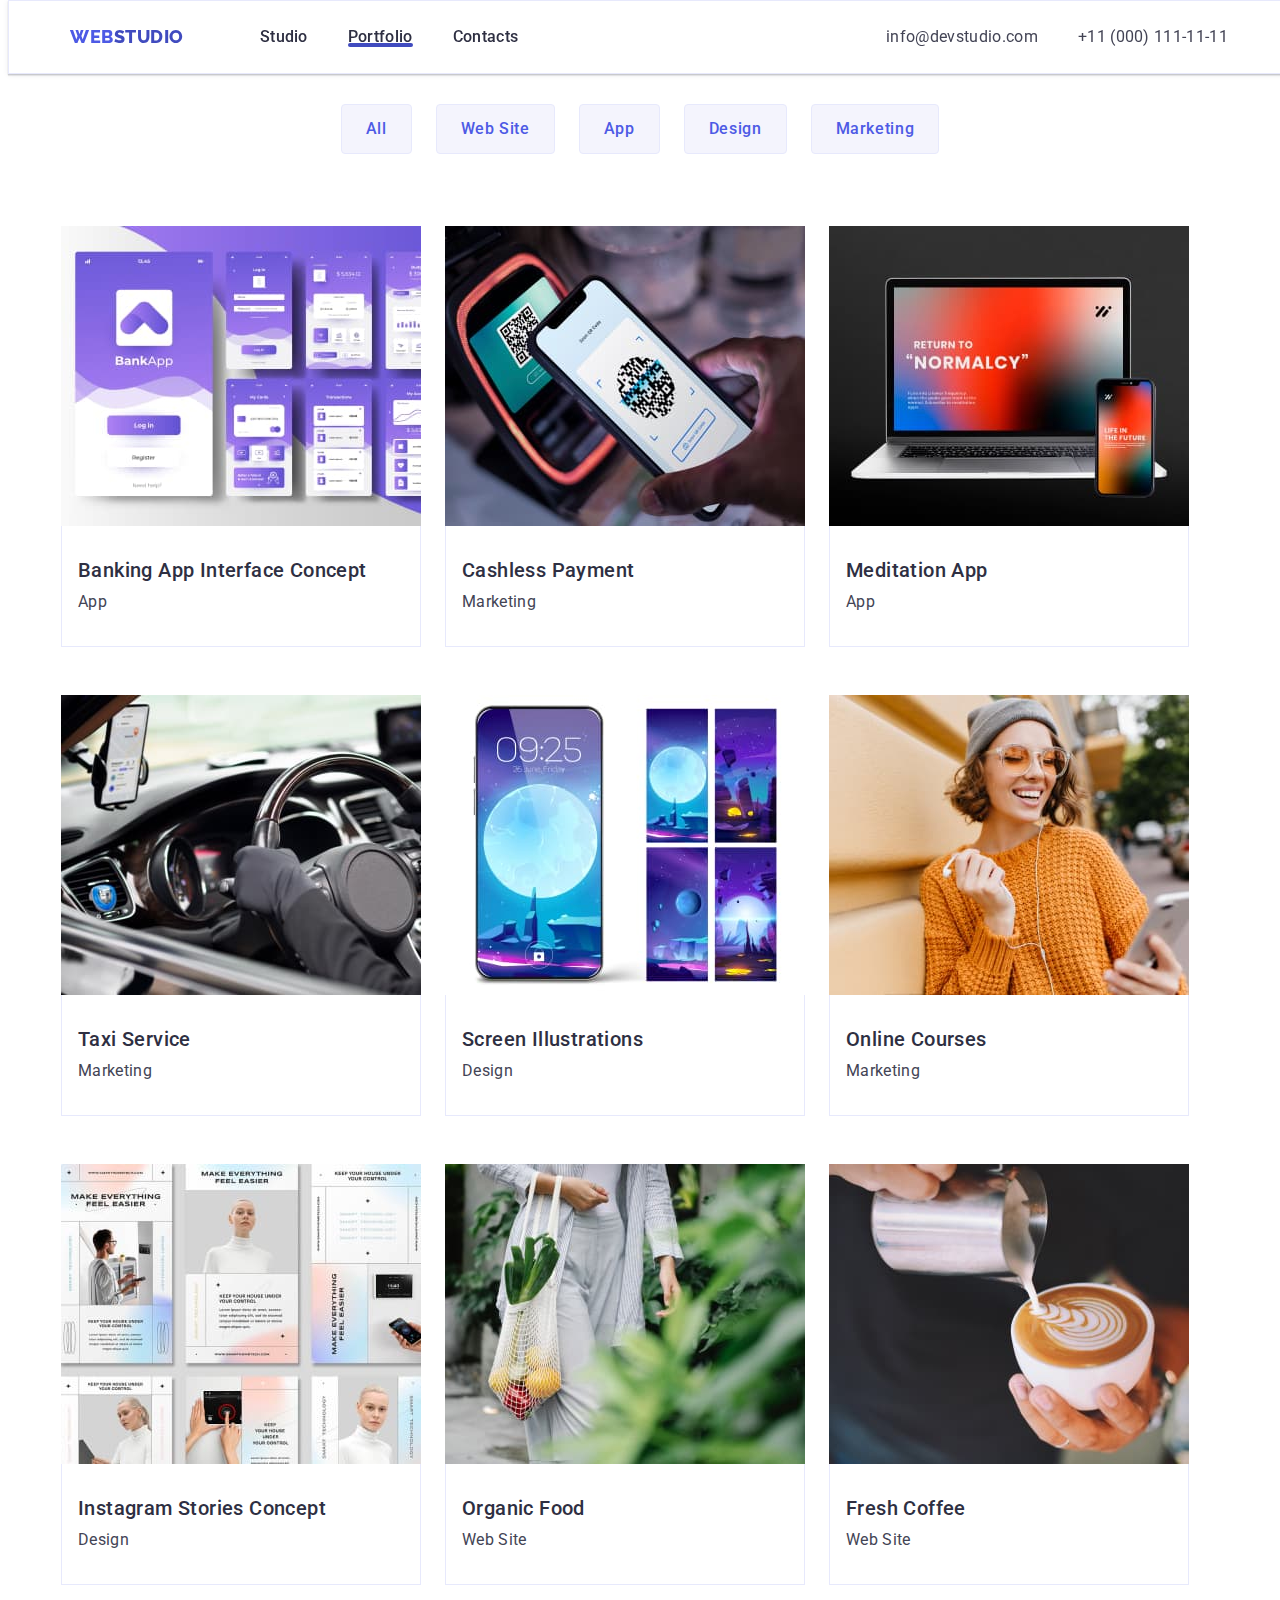
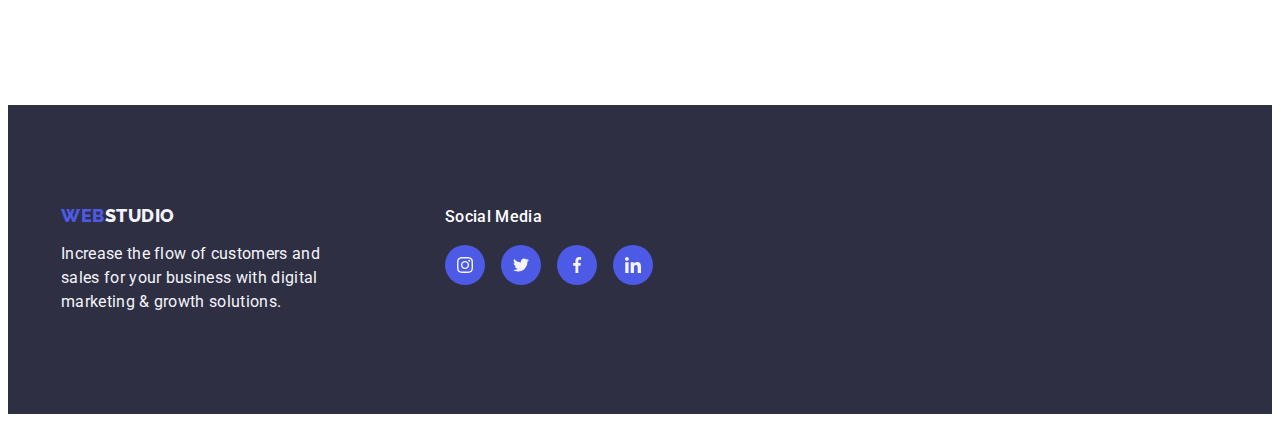
==== portfolio.html @ 9db5f8da "commit" ====
<!DOCTYPE html>
<html lang="en">
<head>
    <meta charset="UTF-8">
    <meta http-equiv="X-UA-Compatible" content="IE=edge">
    <meta name="viewport" content="width=device-width, initial-scale=1.0">
    <title>Document</title>
    <link rel="preconnect" href="https://fonts.googleapis.com">
<link rel="preconnect" href="https://fonts.gstatic.com" crossorigin>
    <link href="https://fonts.googleapis.com/css2?family=Raleway:wght@800&family=Roboto+Serif:wght@600&family=Roboto:wght@400;500;700&display=swap" rel="stylesheet"/>
    <link rel="stylesheet" href="https://cdnjs.cloudflare.com/ajax/libs/modern-normalize/1.1.0/modern-normalize.min.css" integrity="sha512-wpPYUAdjBVSE4KJnH1VR1HeZfpl1ub8YT/NKx4PuQ5NmX2tKuGu6U/JRp5y+Y8XG2tV+wKQpNHVUX03MfMFn9Q==" crossorigin="anonymous" referrerpolicy="no-referrer" />
    <link rel="stylesheet" href="./css/styles.css"/>
</head>
<body>
  <!-- Шапка -->
      <header class="header" data-header>
        <div class="container container-header">
        <nav class="navigation-list">
         <a href="./index.html" class="main-logo link" >Web<span class="main-logo-studio link">Studio</span></a>
           <ul class="header-list list">
         <li class="navigation"><a class="header-link link" href="./index.html">Studio</a></li>
         <li class="navigation"><a class="header-link link active" href="./portfolio.html">Portfolio</a></li>
         <li class="navigation"><a class="header-link link" href="">Contacts</a></li>
        </ul>
        </nav>
        <address class="adress">
       <ul class="info list" >
       <li class="mail .contacts"><a href="mailto:info@devstudio.com" class="mail-link link">info@devstudio.com</a></li>
       <li class="tel .contacts"><a href="tel:+110001111111" class="mail-link link">+11 (000) 111-11-11 </a></li>
    </ul>
    </address>
</div>
     </header>
    <!-- Головний контент,секція1,наші переваги -->
        <main> 
          <section class="advantages">
          <div class="container container-advantages">
              <h1 hidden="" class="advantages-title">Our advantages</h1>
              <ul class="advantages-list list">
        <li><button type="button" class="btn">All</button></li>
        <li><button type="button" class="btn">Web Site</button></li>
        <li><button type="button" class="btn">App</button></li>
        <li><button type="button" class="btn">Design</button></li>
        <li><button type="button" class="btn">Marketing</button></li>
              </ul> 
    <!-- <!-List, inside of section --> 
              <ul class="possibilities-list list">
                <li class="possibilities-item link" >
                       <a href="" class="possibilities-item-link link"></a>
                       <div class="possibilities-thumb">
                       <img src="./images/bankapp.jpg" alt="bank application" width="360">
                        <p class="overlay-text">
                          14 Stylish and User-Friendly App Design Concepts · Task Manager App · Calorie Tracker App · Exotic Fruit Ecommerce App · Cloud Storage App
                        </p>
                       </div>
                    <div class="possibilities-text-container">
                        <h2 class="possibilities-item-name">Banking App Interface Concept</h2>
                        <p class="possibilities-item-text">App</p>
                    </div >
                </li>
                <li class="possibilities-item link">
                      <a href="" class="possibilities-item-link link"> </a>
                      <div class="possibilities-thumb">
                      <img src="./images/contactless.jpg" alt="contactless payment" width="360">
                        <p class="overlay-text">14 Stylish and User-Friendly App Design Concepts · Task Manager App · Calorie Tracker App · Exotic Fruit Ecommerce App · Cloud Storage App</p>
                     
                      </div>
                      <div class="possibilities-text-container">
                          <h2 class="possibilities-item-name">Cashless Payment</h2>
                              <p class="possibilities-item-text">Marketing</p>
                      </div >
                </li>
                <li class="possibilities-item link">
                      <a href="" class="possibilities-item-link link"></a>
                      <div class="possibilities-thumb">
                      <img src="./images/maditationapp.jpg" alt="meditation app" width="360">
                      
                        <p class="overlay-text">14 Stylish and User-Friendly App Design Concepts · Task Manager App · Calorie Tracker App · Exotic Fruit Ecommerce App · Cloud Storage App</p>
                      
                    </div>
                    <div class="possibilities-text-container">
                        <h2 class="possibilities-item-name">Meditation App</h2>
                            <p class="possibilities-item-text">App</p>
                    </div >
                    
                </li>
                <li class="possibilities-item link">
                      <a href="" class="possibilities-item-link link"></a>
                      <div class="possibilities-thumb">
                      <img src="./images/taxiservice.jpg" alt="taxi service" width="360">
                      
                        <p class="overlay-text">14 Stylish and User-Friendly App Design Concepts · Task Manager App · Calorie Tracker App · Exotic Fruit Ecommerce App · Cloud Storage App</p>
                      
                    </div>
                    <div class="possibilities-text-container">
                        <h2 class="possibilities-item-name">Taxi Service</h2>
                            <p class="possibilities-item-text">Marketing</p>
                    </div >
                    
                </li>
                <li class="possibilities-item link">
                   <div class="possibilities-thumb">
                      <a href="" class="possibilities-item-link link"></a>
                      <img src="./images/screenil.jpg" alt="screen illustratuin" width="360">
                      
                        <p class="overlay-text">14 Stylish and User-Friendly App Design Concepts · Task Manager App · Calorie Tracker App · Exotic Fruit Ecommerce App · Cloud Storage App</p>
                      
                   </div>
                    <div class="possibilities-text-container">
                        <h2 class="possibilities-item-name">Screen Illustrations</h2>
                            <p class="possibilities-item-text">Design</p>
                    </div >
                    
                </li>
                <li class="possibilities-item link">
                    
                      <a href="" class="possibilities-item-link link"></a>
                      <div class="possibilities-thumb">
                      <img src="./images/onlinecoures.jpg" alt="online education" width="360">
                      
                        <p class="overlay-text">14 Stylish and User-Friendly App Design Concepts · Task Manager App · Calorie Tracker App · Exotic Fruit Ecommerce App · Cloud Storage App</p>
                      
                    </div>
                    <div class="possibilities-text-container">
                        <h2 class="possibilities-item-name">Online Courses</h2>
                            <p class="possibilities-item-text">Marketing</p>
                    </div >
                    
                </li>
                <li class="possibilities-item link">
                    
                      <a href="" class="possibilities-item-link link"></a>
                      <div class="possibilities-thumb">
                      <img src="./images/igstories.jpg" alt="instagram stories" width="360">
                      
                        <p class="overlay-text">14 Stylish and User-Friendly App Design Concepts · Task Manager App · Calorie Tracker App · Exotic Fruit Ecommerce App · Cloud Storage App</p>
                      
                    </div>
                    <div class="possibilities-text-container">
                        <h2 class="possibilities-item-name">Instagram Stories Concept</h2>
                            <p class="possibilities-item-text">Design</p>
                    </div >
                    
                </li>
                <li class="possibilities-item link">
                      <a href="" class="possibilities-item-link link"></a>
                      <div class="possibilities-thumb">
                      <img src="./images/organicfood.jpg" alt="organic food" width="360">
                      
                        <p class="overlay-text">14 Stylish and User-Friendly App Design Concepts · Task Manager App · Calorie Tracker App · Exotic Fruit Ecommerce App · Cloud Storage App</p>
                      
                    </div>
                    <div class="possibilities-text-container">
                        <h2 class="possibilities-item-name">Organic Food</h2>
                            <p class="possibilities-item-text">Web Site</p>
                    </div >
                    
                </li>
                <li class="possibilities-item link">
                    
                      <a href="" class="possibilities-item-link link"></a>
                      <div class="possibilities-thumb">
                      <img src="./images/coffee.jpg" alt="coffee" width="360">
                      
                        <p class="overlay-text">14 Stylish and User-Friendly App Design Concepts · Task Manager App · Calorie Tracker App · Exotic Fruit Ecommerce App · Cloud Storage App</p>
                      
                    </div>
                    <div class="possibilities-text-container">
                        <h2 class="possibilities-item-name">Fresh Coffee</h2>
                            <p class="possibilities-item-text">Web Site</p>
                    </div >
                    
                </li>
              </ul>
            </div>
        </section>
    </main>
    <!-- Footer -->
    <footer class="footer"> 
        <div class="container container-footer">
            <div class="footer-logo">
                <a href="./index.html" class="main-logo link" >Web<span class="main-logo-studio-footer link">Studio</span></a>
                  <p class="footer-text .text">Increase the flow of customers and sales for your business with digital marketing & growth solutions.</p>
              </div>
              <div class="footer-socialmedia">
          <h3 class="socialmedia-title">Social Media</h3>
          <ul class="socialmedia-list list">
            <li class="team-soc-item"><a href="" class="team-soc-link different link">
              <svg width="16" height="16">
                <use href="./images/icons.svg#icon-ig-ik"></use>
              </svg>
            </a></li>
            <li class="team-soc-item"><a href="" class="team-soc-link different link">
              <svg width="16" height="16">
                <use href="./images/icons.svg#icon-twitter"></use>
              </svg>
            </a></li>
            <li class="team-soc-item"><a href="" class="team-soc-link different link">
          <svg width="16" height="16">
            <use href="./images/icons.svg#icon-facebook"></use>
          </svg>
            </a></li>
            <li class="team-soc-item"><a href="" class="team-soc-link different link">
              <svg width="16" height="16">
                <use href="./images/icons.svg#icon-linkedin"></use>
              </svg>
            </a></li>
          </ul>
              </div>
                </div >
      </footer>
      <!--      SCRIPT                -->
      <script src="./js/header.js"></script>
      <script src="./js/modal.js"></script>

</body>
</html>
---- css/styles.css ----
:root {
    /*        COLOR               */
    --main-title-color: #ffffff; 
    --second-title-color: #2E2F42;
    --third-title-color: #434455 ;
    --forth-title-color: #f4f4fd;
    --fifth-color: #8e8f99;
    --sixth-color: #4D5AE5;
    --seventh-color: #404bbf;
    
    /*         ANIMATION        */
    --anim-f: 200ms ease-in;
    --anim-s: 800ms ease;


}

/* .post:nth-child(1) {
    /* box-shadow: 0 10px 10px -5px rgba(0, 0, 0, 0.3); */
  
p, h1, h2, h3, h4, h5, h6 {
    margin: 0;
}

ul {
padding-left: 0;
margin: 0;
}

img {
    display: block;
}


body {
font-family:'Roboto', sans-serif;
background-color: #ffffff;
color: #434455;
}

.list {
list-style: none;
}

.link {
text-decoration: none;
}

.contacts {
font-style: normal;
font-weight: 400;
font-size: 16px;
line-height: 1.5;
text-align: center;
letter-spacing: 0.02em;
color: #434455;
}

.text {
font-style: normal;
font-weight: 400;
font-size: 16px;
line-height: 1.2;
text-align: center;
letter-spacing: 0.02em;
}

/* ----------------header -------------------------*/
.container {
    width: 1158px;
    padding-left: 15px;
    padding-right: 15px;
    margin: 0 auto;
    /* outline: 1px solid #404bbf; */
}
.container-header {
    display: flex;
   align-items: center;
   justify-content: space-between;

   
}
.header {
    position: fixed;
    top:0;
    z-index: 10;
color:#FFFFFF ;
padding-top: 24px;
padding-bottom: 24px;
border: 1px solid #E7E9FC;
box-shadow: 0px 2px 1px rgba(46, 47, 66, 0.08), 0px 1px 1px rgba(46, 47, 66, 0.16), 0px 1px 6px rgba(46, 47, 66, 0.08);

width: 100%;

transition: background-color var(--anim-s), backdrop-filter var(--anim-s);

}

.header.no-transparency {
    background-color: rgba(17, 19, 25, 0.4);
    backdrop-filter: blur(7px);
}



.navigation-list{
    display: flex;
    align-items: center;
    margin-right: auto;
    
}



.main-logo {
font-family: 'Raleway', sans-serif;
font-weight: 800;
font-size: 18px;
line-height: 1.17;
letter-spacing: 0.03em;
text-transform: uppercase;
color: #4D5AE5;
padding: 0px; 
transition: fill var(--anim-s) ;

}

.main-logo-studio {
font-family: 'Raleway', sans-serif;
font-style: normal;
font-weight: 800;
font-size: 18px;
line-height: 1.17;
letter-spacing: 0.03em;
text-transform: uppercase;
color: #404bbf;

}

.navigation {
font-weight: 500;
font-size: 16px;
line-height: 1.5;
letter-spacing: 0.02em;
color: var(--second-title-color);

transition-property: background-color;
transition-duration: 250ms;
transition-timing-function: cubic-bezier(0.4, 0, 0.2, 1);

}

.navigation:is(:hover, :focus) {
    color: var(--seventh-color); 
}

.header-list{
    display: flex;
    align-items: center;
    gap: 40px;
    margin-left: 76px;
   

}


.header-link {
position:relative;
font-weight: 500;
font-size: 16px;
line-height: 1.5;
letter-spacing: 0.02em;
color: var(--second-title-color);

transition-property: color;
transition-duration: 250ms;
transition-timing-function: cubic-bezier(0.4, 0, 0.2, 1);
}

.header-link:is(:hover,:focus) {
color: var(--seventh-color);
}

.header-link::after {
    content: '';
    position:absolute;
    bottom: -1px;
    left:0;
    height: 4px; ;
    width: 100%;
    border-radius: 2px;
    display: block;


}

.header-link.active::after{
    background-color: #404BBF;
}

.adress {
font-style:normal;
align-content: center;
}
.info{
    display: flex;
    justify-content: flex-end;
    align-content: center;
    gap: 40px;
}
.mail {


}

.mail-link {
    line-height: 1.5;
    letter-spacing: 0.02em;
    color: var(--third-title-color);
    margin-right: auto;
    align-items: center;

    transition-property: color;
    transition-duration: 250ms;
    transition-timing-function: cubic-bezier(0.4, 0, 0.2, 1);
}

.mail-link:is(:hover, :focus) {
    color: #404bbf;
}



.tel-link {
    line-height: 1.5;
    letter-spacing: 0.02em;
    color: var(--third-title-color);

    transition-property: color;
    transition-duration: 250ms;
    transition-timing-function: cubic-bezier(0.4, 0, 0.2, 1);
}

.tel-link:is(:hover, :focus) {
    color: #404bbf;
}

.tel{

}
/* !<!-- Головний контент,секція1 --> */

.descrition {

margin-left: auto;
margin-right: auto;
padding-top: 188px;
padding-bottom: 188px;
max-width: 1440px;
text-align: center;
background-color: var(--second-title-color);
background-image: linear-gradient(rgba(46, 47, 66, 0.7), rgba(46, 47, 66, 0.7))
,url(../images/bg.jpg);
background-repeat: no-repeat;
background-position: center ;
background-size: cover;

}

.descrition-title {
    font-size: 56px;
    line-height: 1.07;
    text-align: center;
    letter-spacing: 0.02em;
    color: var(--main-title-color);
    width: 496px;
    margin-right: auto;
    margin-left: auto;
    margin-bottom: 48px;

}
.description-btn {
    background-color: #4D5AE5;
    font-family: inherit;
    font-style: normal;
    font-weight: 500;
    font-size: 16px;
    line-height: 1.5;
    display: block;
    margin: 0 auto;
    letter-spacing: 0.04em;
    color: #FFFFFF;
    padding: 16px 32px;
    box-shadow: 0px 4px 4px rgba(0, 0, 0, 0.15);
    border-radius: 4px;
    border: none;
    cursor: pointer;

    transition-property: background-color;
    transition-duration: 250ms;
    transition-timing-function: cubic-bezier(0.4, 0, 0.2, 1);
    

}

.description-btn:is(:hover, :focus) {
    background-color: #404BBF;
}

/*---------Strategy, section2----------*/

.strategy-list {
padding-top: 120px ;
padding-bottom: 120px;

}

.icons-container{
    width: 264px;
    height: 112px;
    background: var(--forth-title-color);
    border-radius: 4px;
    display: flex;
    justify-content: center;
    align-items: center;
    margin-bottom: 8px;
}

.strategy-list-content {
    display: flex;
    gap:24px;
}
.strategy-item {
width: 264px;
}
.strategy-title {
font-weight: 500;
font-size: 20px;
line-height: 1.2;
letter-spacing: 0.02em;
color: var(--second-title-color);
margin-bottom: 8px;
}
.strategy-text {
font-weight: 400;
font-size: 16px;
line-height: 1.5;
letter-spacing: 0.02em;
color: #434455;
}


    

/* --------------------What are we doing, perfomnce section 3------------------- */
.perfomance {
    padding-bottom: 120px;
    padding-top: 0;

}
.perfomance-title {
    font-size: 36px;
    line-height: 1.11;
    text-align: center;
    text-transform: capitalize; 
    letter-spacing: 0.02em;
    color: var(--second-title-color);
    padding-top: 0;
}

.perfomance-list {
    display: flex;
    gap: 24px;
    margin-top: 72px;
}
.perfomance-item {
    width: calc((100% - 48px) / 3);
}

/* --------------------------------Our team, section 4 ------------------------- */

.team {
    background-color: #F4F4FD; 
    padding-top: 120px ;
    padding-bottom: 120px;

}
.team-title {
    font-size: 36px;
    line-height: 1.11;
    text-align: center;
    letter-spacing: 0.02em;
    text-transform: capitalize;
    color: var(--second-title-color);
    margin-bottom: 72px;
}
.team-members {
    display: flex;
    gap: 24px;
}

.team-members-description{
    padding-top: 32px;
    padding-bottom: 32px;

}
.team-members-item {
    background-color: #FFFFFF;
    width: calc((100% - 48px) / 4);
    border-radius: 0px 0px 4px 4px;
    box-shadow: 0px 1px 6px rgba(46, 47, 66, 0.08), 0px 1px 1px rgba(46, 47, 66, 0.16), 0px 2px 1px rgba(46, 47, 66, 0.08);
}
.team-members-item-title {
font-weight: 500;
font-size: 20px;
line-height: 1.2;
text-align: center;
letter-spacing: 0.02em;
color: var(--second-title-color);
margin-bottom: 8px; ;
}
.team-members-item-text {
    line-height: 1.5 ;
    letter-spacing: 0.02em;
    text-align: center;
    margin-bottom: 8px;
}

.team-soc-list {
    display: flex;
    justify-content: center;
    gap: 24px;
}

.team-soc-item {
    width: 40px ;
    height: 40px;
}
.team-soc-link {
    width: 100%;
    height: 100%;
    transition: background-color 250ms cubic-bezier(0.4, 0, 0.2, 1);
    border-radius: 50%;
    background-color: var(--sixth-color);
    display: flex;
    align-items: center;
    justify-content: center;
}

.team-soc-link:is(:hover, :focus){
   background-color: var(--seventh-color);
}

.team-soc-icon {
    fill: var(--forth-title-color);
}

/*      Section customesr      */
.customers{  
background-color: var(--main-title-color);
padding-top: 120px ;
padding-bottom: 120px;
}  

.customers-container{


    
}
.customers-title {
    font-size: 36px;
    line-height: 1.1;
    text-align: center;
    letter-spacing: 0.02em;
    text-transform: capitalize;
    color: var(--second-title-color);
    margin-bottom: 72px;

}
.customers-list {
    display: flex;
    justify-content: center;
    gap: 24px;

}
.customers-item {
width:calc((100% - 120px) / 6);
height: 88px;
border-radius: 4px;


}

.customers-link {
    width: 100%;
    height:100%;
    transition: border-color 250ms cubic-bezier(0.4, 0, 0.2, 1), color 250ms cubic-bezier(0.4, 0, 0.2, 1) ;
    border-radius: 4px;
    border: 1px solid #8e8f99;
    display: flex;
    gap: 24px;
    justify-content: center;
    align-items: center;
    color: var(--fifth-color);

}

.customers-link:is(:hover, :focus) {
    border-color: var(--seventh-color);
    color: var(--seventh-color);
}
.icon-customers{
    fill:currentColor;
  
}

/*  -----------Footer ----------- */

.container-footer{
    display: flex;
    align-items: baseline;

}

.footer {
    background-color: var(--second-title-color);
    padding-top: 100px;
    padding-bottom: 100px;
    
}

.footer-logo {
    margin-right: 120px;
}

.footer-text {
    font-style: normal;
    font-weight: 400;
    font-size: 16px;
    line-height: 1.5;
    letter-spacing: 0.02em;
    display: flex;
    justify-content: center;
    flex-wrap: wrap;
    color: var(--forth-title-color);
    flex-wrap: wrap;
    max-width: 264px;
    margin-top: 16px;
    
}
.main-logo-studio-footer {
     color: var(--forth-title-color);
    
}

.icon-footer {
    fill:var(--forth-title-color);
}


.footer-socialmedia {
    
}

.socialmedia-title {
    font-weight: 500;
    font-size: 16px;
    line-height: 1.5;
    letter-spacing: 0.02em;
    color: var(--main-title-color);
    margin-bottom: 16px;


}
.socialmedia-list {
    display: flex;
    gap: 16px; ;
}

.different {
transition: background-color 250ms cubic-bezier(0.4, 0, 0.2, 1);
}

.different:is(:hover, :focus){
    background-color: #31d0aa; 
}

/* ---------------------Modal window--------- */

.backdrop {
    width: 100vw;
    height: 100vh;
    position: fixed;
    top: 0;
    left: 0;
    z-index: 100;
    background-color:rgba(46, 47, 66, 0.4);
    transition: opacity 250ms cubic-bezier(0.4, 0, 0.2, 1), visibility 250ms cubic-bezier(0.4, 0, 0.2, 1);
    backdrop-filter: blur(2px);
    
    

}

.backdrop.is-hidden{
    opacity: 0;
    visibility: hidden;
    pointer-events:none;
    transition-delay: 750ms;
}
.modal {
    position:absolute;
    top: 50%;
    left: 50%;
    min-width: 408px;
    min-height: 576px;
    background-color: #fcfcfc;
    box-shadow: 0px 1px 1px rgba(0, 0, 0, 0.14),
    0px 1px 3px rgba(0, 0, 0, 0.12),
    0px 2px 1px rgba(0, 0, 0, 0.2);
    border-radius: 4px;
    transform: translate(-50%, -50%) scale(1);
    transition: transform 250ms cubic-bezier(0.4, 0, 0.2, 1) ;

}

.backdrop.is-hidden .modal {
opacity: 0;
transform: translate(-50%, -70%);
transition-delay: 300ms ;
}


.modal-btn {
    position: absolute;
    display: flex;
    align-items: center;
    justify-content: center;
    top: 24px;
    right: 24px;
    width: 24px;
    height: 24px;
    border-radius: 50%;
    padding:0;
    border: 1px solid rgba(0, 0, 0, 0.1);
    background-color: #E7E9FC;
    cursor: pointer;
    transition: background-color 250ms cubic-bezier(0.4, 0, 0.2, 1), border 250ms cubic-bezier(0.4, 0, 0.2, 1);
    
}
.modal-icon {
    position:absolute;
    top: 50%;
    left: 50%;
    transform: translate(-50%, -50%);
    transition: fill 250ms cubic-bezier(0.4, 0, 0.2, 1);
    
}

.modal-btn:is(:hover, :focus) {
    background-color: var(--seventh-color);
    border: none;
    fill: var(--main-title-color);
}



 /* ----------------PAGE POTFOLIO --------------------  */

 /*  ----------- Header, same as in index------------------ */

/* ------------------------Section1, our advantages --------------- */

.advantages {
    padding-top: 96px;
    padding-bottom: 120px;
}
.advantages-title {

}
.advantages-list {
    display: flex;
    justify-content: center;
    gap: 24px;
    align-items: center;
    color: #4D5AE5;
    margin-bottom: 72px;
    

}
.btn {
    background-color:var(--forth-title-color) ;
    font-family: inherit;
    font-style: normal;
    font-weight: 500;
    font-size: 16px;
    line-height: 1.5;
    text-align: center;
    letter-spacing: 0.04em;
    color: #4D5AE5;
    border: 1px solid #E7E9FC;
    border-radius: 4px;
    background: #F4F4FD; 
    padding: 12px 24px ;
    cursor: pointer;

    transition-property: color, background-color, border-color, box-shadow;
    transition-duration: 250ms;
    transition-timing-function: cubic-bezier(0.4, 0, 0.2, 1);

}

.btn:is(:hover, :focus) {
    color: #fffffF;
    background-color:  #404BBF;
    border-color: transparent;
    box-shadow: 0px 3px 1px rgba(0, 0, 0, 0.1), 0px 2px 1px rgba(0, 0, 0, 0.08), 0px 2px 2px rgba(0, 0, 0, 0.12);
    

}

/* ------------------Full list of advantages--------------- */

.container-possibilities{

}

.possibilities-title {
}
.possibilities-list {
    display: flex;
    flex-wrap: wrap;
    column-gap: 24px;
    row-gap: 48px;
    
}
.possibilities-item {
max-width: calc((100% - 48px) / 3);

}

/* 
.possibilities-item:is(:hover,:focus) .overlay{
    transform: translateY(0%);
    } */

.possibilities-item-link{
display: block;
transition: box-shadow 250ms cubic-bezier(0.4, 0, 0.2, 1);

}

.possibilities-item-link:is(:hover, :focus){
    box-shadow: 0px 1px 6px rgba(46, 47, 66, 0.08), 0px 1px 1px rgba(46, 47, 66, 0.16), 0px 2px 1px rgba(46, 47, 66, 0.08);
}


/* --------------------------------- OVERLAY --------------------------*/
.possibilities-thumb {
    position: relative;
    overflow: hidden;
}


.overlay-text {
    position: absolute;
    top:0;
    left:0;
    width: 100%;
    height: 100%;
    transform: translateY(100%);
    transition: transform var(--anim-s);
    background-color: var(--sixth-color);
    backdrop-filter: blur(7px);
    padding: 40px 32px;
    font-weight: 400;
    font-size: 16px;
    line-height: 1.5;
    letter-spacing: 0.02em;
    color: var(--forth-title-color);
    
}

.possibilities-item-link:hover .overlay-text{
    transform: translateY(0%);
}

.possibilities-item-link:focus .overlay-text{
    transform: translateY(0%);
}

.possibilities-item-name {
font-weight: 500;
font-size: 20px;
line-height: 1.2;
letter-spacing: 0.02em;
color: var(--second-title-color);
margin-bottom: 8px;
}
.possibilities-item-text {
    font-size: 16px;
    line-height: 1.5;
    letter-spacing: 0.02em ;
    color: var(--third-title-color);
    
}
.possibilities-text-container{
    padding: 32px 16px;
    border: 1px solid #E7E9FC;
    border-top: none;
}
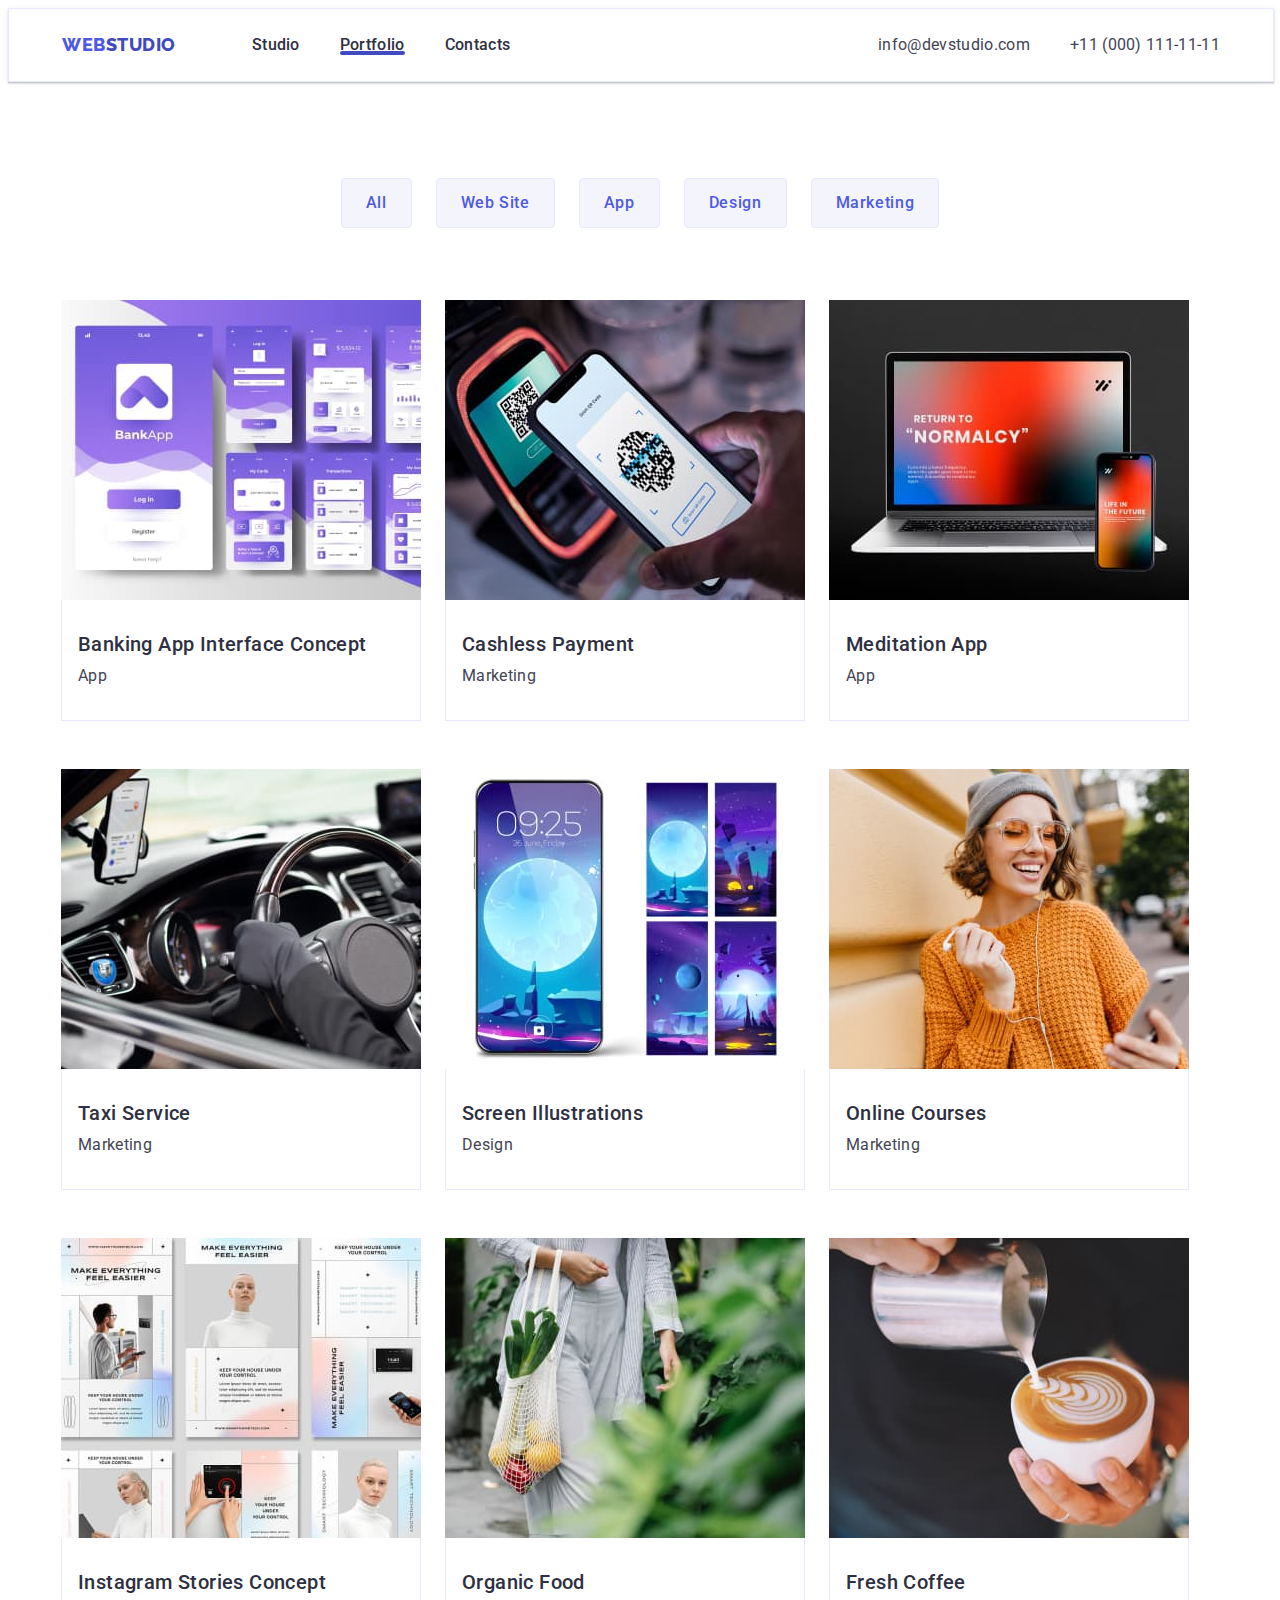
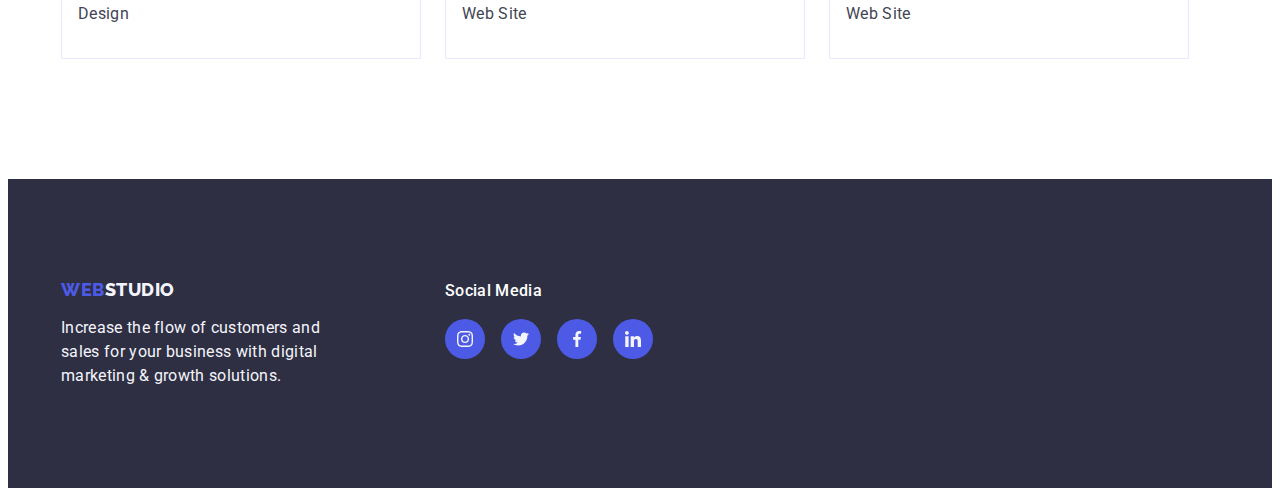
==== commit f9cb5675: "commit" ====
--- a/portfolio.html
+++ b/portfolio.html
@@ -46,7 +46,7 @@
     <!-- <!-List, inside of section --> 
               <ul class="possibilities-list list">
                 <li class="possibilities-item link" >
-                       <a href="" class="possibilities-item-link link"></a>
+                       <a href="" class="possibilities-item-link link">
                        <div class="possibilities-thumb">
                        <img src="./images/bankapp.jpg" alt="bank application" width="360">
                         <p class="overlay-text">
@@ -57,9 +57,10 @@
                         <h2 class="possibilities-item-name">Banking App Interface Concept</h2>
                         <p class="possibilities-item-text">App</p>
                     </div >
-                </li>
-                <li class="possibilities-item link">
-                      <a href="" class="possibilities-item-link link"> </a>
+                  </a>
+                </li>
+                <li class="possibilities-item link">
+                      <a href="" class="possibilities-item-link link"> 
                       <div class="possibilities-thumb">
                       <img src="./images/contactless.jpg" alt="contactless payment" width="360">
                         <p class="overlay-text">14 Stylish and User-Friendly App Design Concepts · Task Manager App · Calorie Tracker App · Exotic Fruit Ecommerce App · Cloud Storage App</p>
@@ -69,9 +70,10 @@
                           <h2 class="possibilities-item-name">Cashless Payment</h2>
                               <p class="possibilities-item-text">Marketing</p>
                       </div >
-                </li>
-                <li class="possibilities-item link">
-                      <a href="" class="possibilities-item-link link"></a>
+                    </a>
+                </li>
+                <li class="possibilities-item link">
+                      <a href="" class="possibilities-item-link link">
                       <div class="possibilities-thumb">
                       <img src="./images/maditationapp.jpg" alt="meditation app" width="360">
                       
@@ -82,10 +84,10 @@
                         <h2 class="possibilities-item-name">Meditation App</h2>
                             <p class="possibilities-item-text">App</p>
                     </div >
-                    
-                </li>
-                <li class="possibilities-item link">
-                      <a href="" class="possibilities-item-link link"></a>
+                  </a>
+                </li>
+                <li class="possibilities-item link">
+                      <a href="" class="possibilities-item-link link">
                       <div class="possibilities-thumb">
                       <img src="./images/taxiservice.jpg" alt="taxi service" width="360">
                       
@@ -96,11 +98,11 @@
                         <h2 class="possibilities-item-name">Taxi Service</h2>
                             <p class="possibilities-item-text">Marketing</p>
                     </div >
-                    
+                  </a>
                 </li>
                 <li class="possibilities-item link">
                    <div class="possibilities-thumb">
-                      <a href="" class="possibilities-item-link link"></a>
+                      <a href="" class="possibilities-item-link link">
                       <img src="./images/screenil.jpg" alt="screen illustratuin" width="360">
                       
                         <p class="overlay-text">14 Stylish and User-Friendly App Design Concepts · Task Manager App · Calorie Tracker App · Exotic Fruit Ecommerce App · Cloud Storage App</p>
@@ -110,11 +112,11 @@
                         <h2 class="possibilities-item-name">Screen Illustrations</h2>
                             <p class="possibilities-item-text">Design</p>
                     </div >
+                  </a>
+                </li>
+                <li class="possibilities-item link">
                     
-                </li>
-                <li class="possibilities-item link">
-                    
-                      <a href="" class="possibilities-item-link link"></a>
+                      <a href="" class="possibilities-item-link link">
                       <div class="possibilities-thumb">
                       <img src="./images/onlinecoures.jpg" alt="online education" width="360">
                       
@@ -125,11 +127,11 @@
                         <h2 class="possibilities-item-name">Online Courses</h2>
                             <p class="possibilities-item-text">Marketing</p>
                     </div >
+                  </a>
+                </li>
+                <li class="possibilities-item link">
                     
-                </li>
-                <li class="possibilities-item link">
-                    
-                      <a href="" class="possibilities-item-link link"></a>
+                      <a href="" class="possibilities-item-link link">
                       <div class="possibilities-thumb">
                       <img src="./images/igstories.jpg" alt="instagram stories" width="360">
                       
@@ -140,10 +142,10 @@
                         <h2 class="possibilities-item-name">Instagram Stories Concept</h2>
                             <p class="possibilities-item-text">Design</p>
                     </div >
-                    
-                </li>
-                <li class="possibilities-item link">
-                      <a href="" class="possibilities-item-link link"></a>
+                  </a>
+                </li>
+                <li class="possibilities-item link">
+                      <a href="" class="possibilities-item-link link">
                       <div class="possibilities-thumb">
                       <img src="./images/organicfood.jpg" alt="organic food" width="360">
                       
@@ -154,11 +156,11 @@
                         <h2 class="possibilities-item-name">Organic Food</h2>
                             <p class="possibilities-item-text">Web Site</p>
                     </div >
+                  </a>
+                </li>
+                <li class="possibilities-item link">
                     
-                </li>
-                <li class="possibilities-item link">
-                    
-                      <a href="" class="possibilities-item-link link"></a>
+                      <a href="" class="possibilities-item-link link">
                       <div class="possibilities-thumb">
                       <img src="./images/coffee.jpg" alt="coffee" width="360">
                       
@@ -169,7 +171,7 @@
                         <h2 class="possibilities-item-name">Fresh Coffee</h2>
                             <p class="possibilities-item-text">Web Site</p>
                     </div >
-                    
+                  </a>
                 </li>
               </ul>
             </div>
--- a/css/styles.css
+++ b/css/styles.css
@@ -81,7 +81,7 @@
    
 }
 .header {
-    position: fixed;
+    /* position: fixed; */
     top:0;
     z-index: 10;
 color:#FFFFFF ;
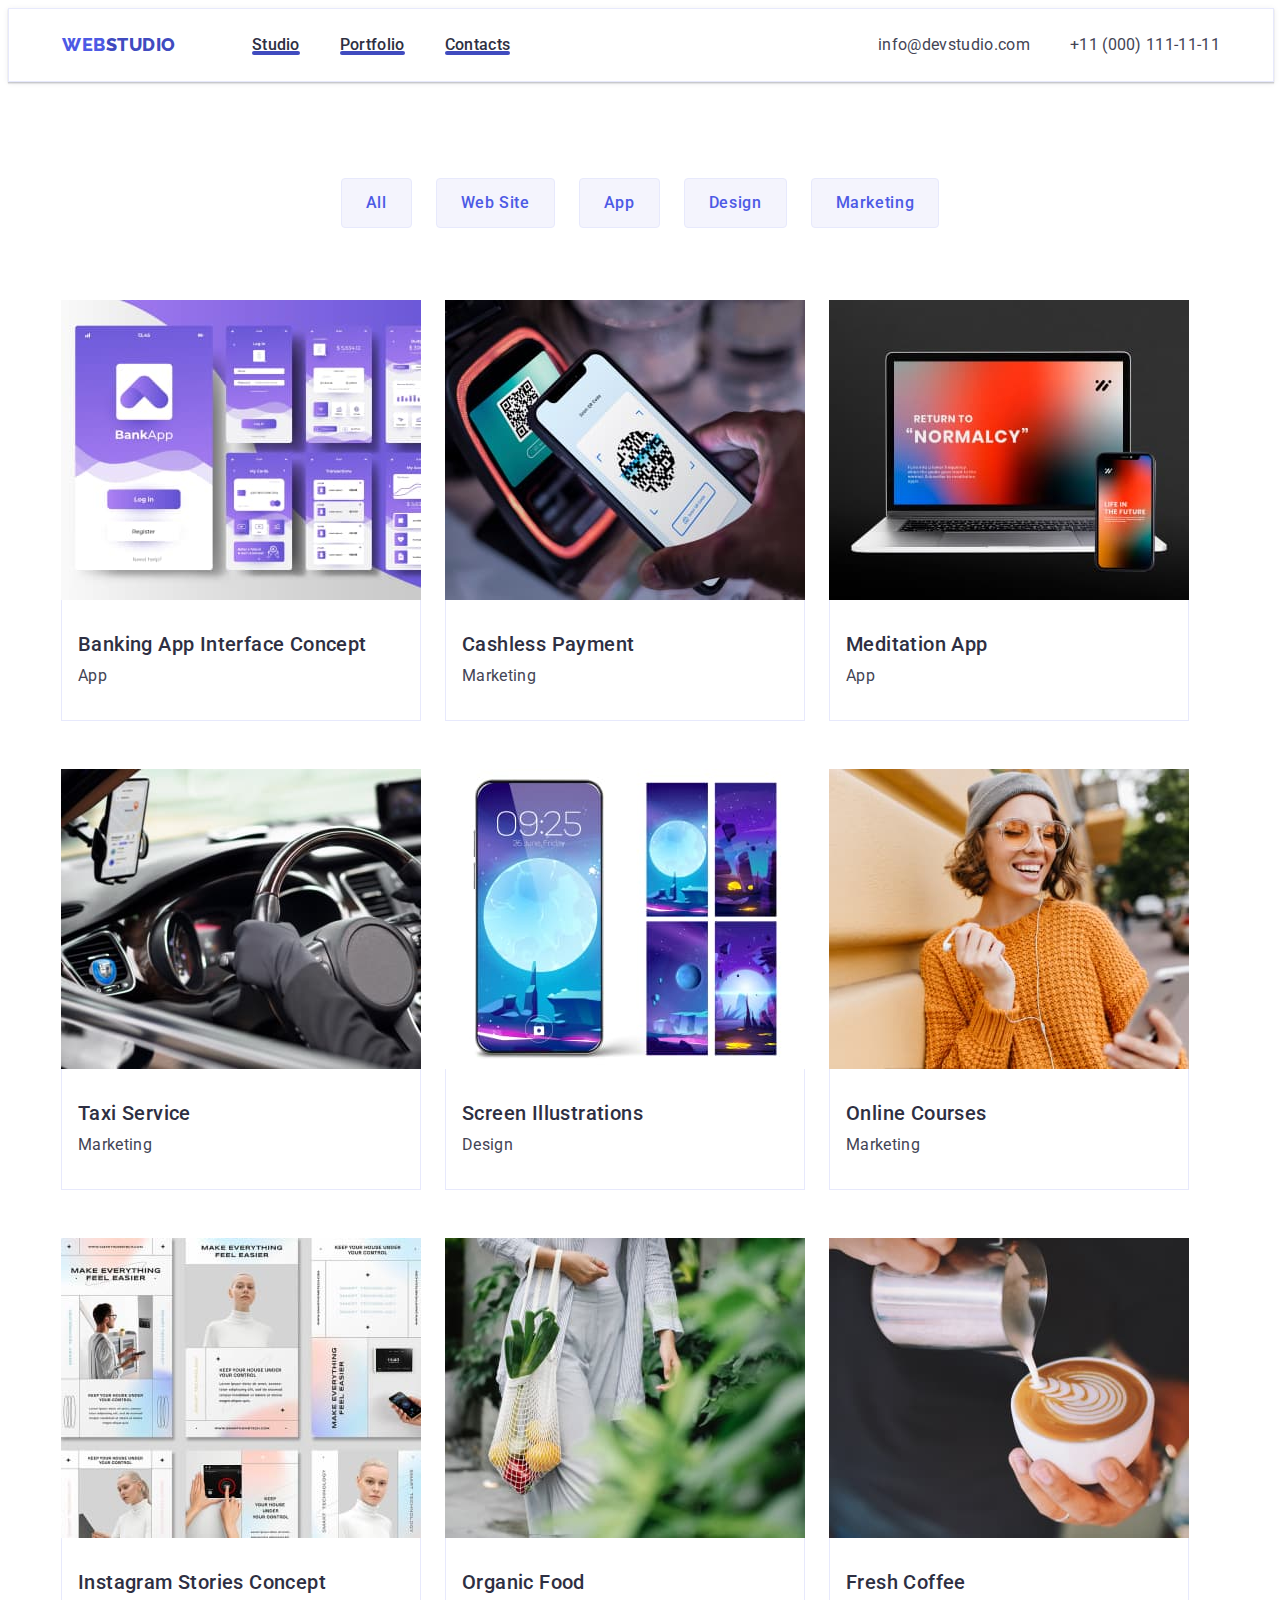
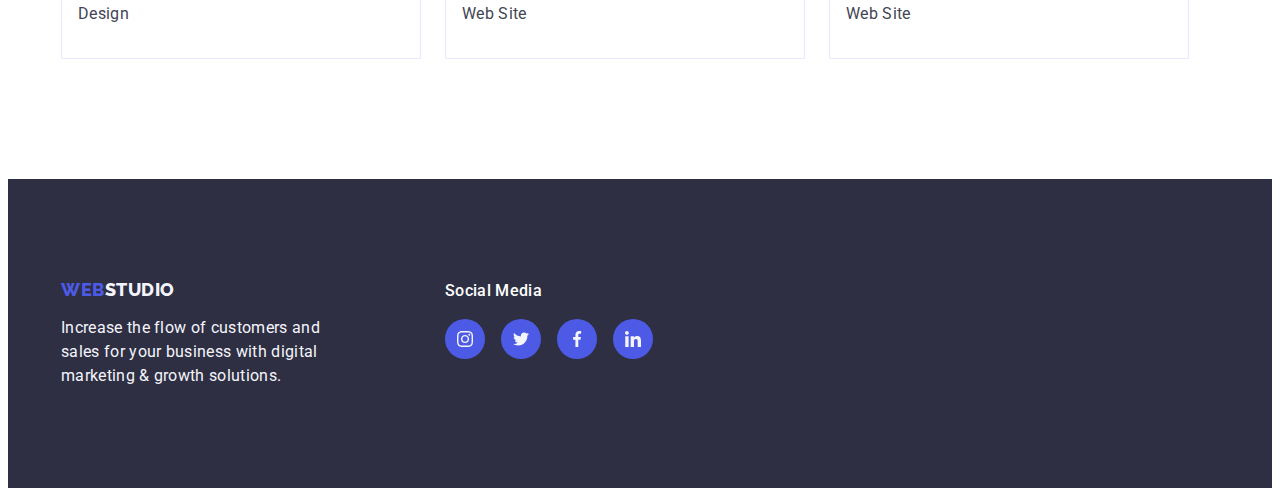
==== commit 66b5906f: "commit" ====
--- a/portfolio.html
+++ b/portfolio.html
@@ -92,7 +92,6 @@
                       <img src="./images/taxiservice.jpg" alt="taxi service" width="360">
                       
                         <p class="overlay-text">14 Stylish and User-Friendly App Design Concepts · Task Manager App · Calorie Tracker App · Exotic Fruit Ecommerce App · Cloud Storage App</p>
-                      
                     </div>
                     <div class="possibilities-text-container">
                         <h2 class="possibilities-item-name">Taxi Service</h2>
@@ -101,34 +100,29 @@
                   </a>
                 </li>
                 <li class="possibilities-item link">
-                   <div class="possibilities-thumb">
-                      <a href="" class="possibilities-item-link link">
+                      <a href="" class="possibilities-item-link link">
+                        <div class="possibilities-thumb">
                       <img src="./images/screenil.jpg" alt="screen illustratuin" width="360">
-                      
-                        <p class="overlay-text">14 Stylish and User-Friendly App Design Concepts · Task Manager App · Calorie Tracker App · Exotic Fruit Ecommerce App · Cloud Storage App</p>
-                      
-                   </div>
-                    <div class="possibilities-text-container">
+                        <p class="overlay-text">14 Stylish and User-Friendly App Design Concepts · Task Manager App · Calorie Tracker App · Exotic Fruit Ecommerce App · Cloud Storage App</p>
+                        </div>
+                        <div class="possibilities-text-container">
                         <h2 class="possibilities-item-name">Screen Illustrations</h2>
-                            <p class="possibilities-item-text">Design</p>
-                    </div >
-                  </a>
-                </li>
-                <li class="possibilities-item link">
-                    
+                        <p class="possibilities-item-text">Design</p>
+                    </div >
+                  </a>
+                </li>
+                <li class="possibilities-item link">
                       <a href="" class="possibilities-item-link link">
                       <div class="possibilities-thumb">
                       <img src="./images/onlinecoures.jpg" alt="online education" width="360">
-                      
-                        <p class="overlay-text">14 Stylish and User-Friendly App Design Concepts · Task Manager App · Calorie Tracker App · Exotic Fruit Ecommerce App · Cloud Storage App</p>
-                      
+                        <p class="overlay-text">14 Stylish and User-Friendly App Design Concepts · Task Manager App · Calorie Tracker App · Exotic Fruit Ecommerce App · Cloud Storage App</p>
                     </div>
                     <div class="possibilities-text-container">
                         <h2 class="possibilities-item-name">Online Courses</h2>
                             <p class="possibilities-item-text">Marketing</p>
                     </div >
-                  </a>
-                </li>
+                      </a>
+                       </li>
                 <li class="possibilities-item link">
                     
                       <a href="" class="possibilities-item-link link">
--- a/css/styles.css
+++ b/css/styles.css
@@ -81,7 +81,6 @@
    
 }
 .header {
-    /* position: fixed; */
     top:0;
     z-index: 10;
 color:#FFFFFF ;
@@ -142,7 +141,7 @@
 font-size: 16px;
 line-height: 1.5;
 letter-spacing: 0.02em;
-color: var(--second-title-color);
+color: #404bbf;
 
 transition-property: background-color;
 transition-duration: 250ms;
@@ -190,6 +189,7 @@
     width: 100%;
     border-radius: 2px;
     display: block;
+    background-color: #404bbf;
 
 
 }
@@ -595,7 +595,7 @@
     left: 0;
     z-index: 100;
     background-color:rgba(46, 47, 66, 0.4);
-    transition: opacity 250ms cubic-bezier(0.4, 0, 0.2, 1), visibility 250ms cubic-bezier(0.4, 0, 0.2, 1);
+    /* transition: opacity 250ms cubic-bezier(0.4, 0, 0.2, 1), visibility 250ms cubic-bezier(0.4, 0, 0.2, 1); */
     backdrop-filter: blur(2px);
     
     
@@ -621,6 +621,7 @@
     border-radius: 4px;
     transform: translate(-50%, -50%) scale(1);
     transition: transform 250ms cubic-bezier(0.4, 0, 0.2, 1) ;
+    transition: opacity 250ms cubic-bezier(0.4, 0, 0.2, 1), visibility 250ms cubic-bezier(0.4, 0, 0.2, 1);
 
 }
 
@@ -769,7 +770,7 @@
     width: 100%;
     height: 100%;
     transform: translateY(100%);
-    transition: transform var(--anim-s);
+    transition: transform 250ms cubic-bezier(0.4, 0, 0.2, 1); 
     background-color: var(--sixth-color);
     backdrop-filter: blur(7px);
     padding: 40px 32px;
@@ -778,6 +779,7 @@
     line-height: 1.5;
     letter-spacing: 0.02em;
     color: var(--forth-title-color);
+    
     
 }
 
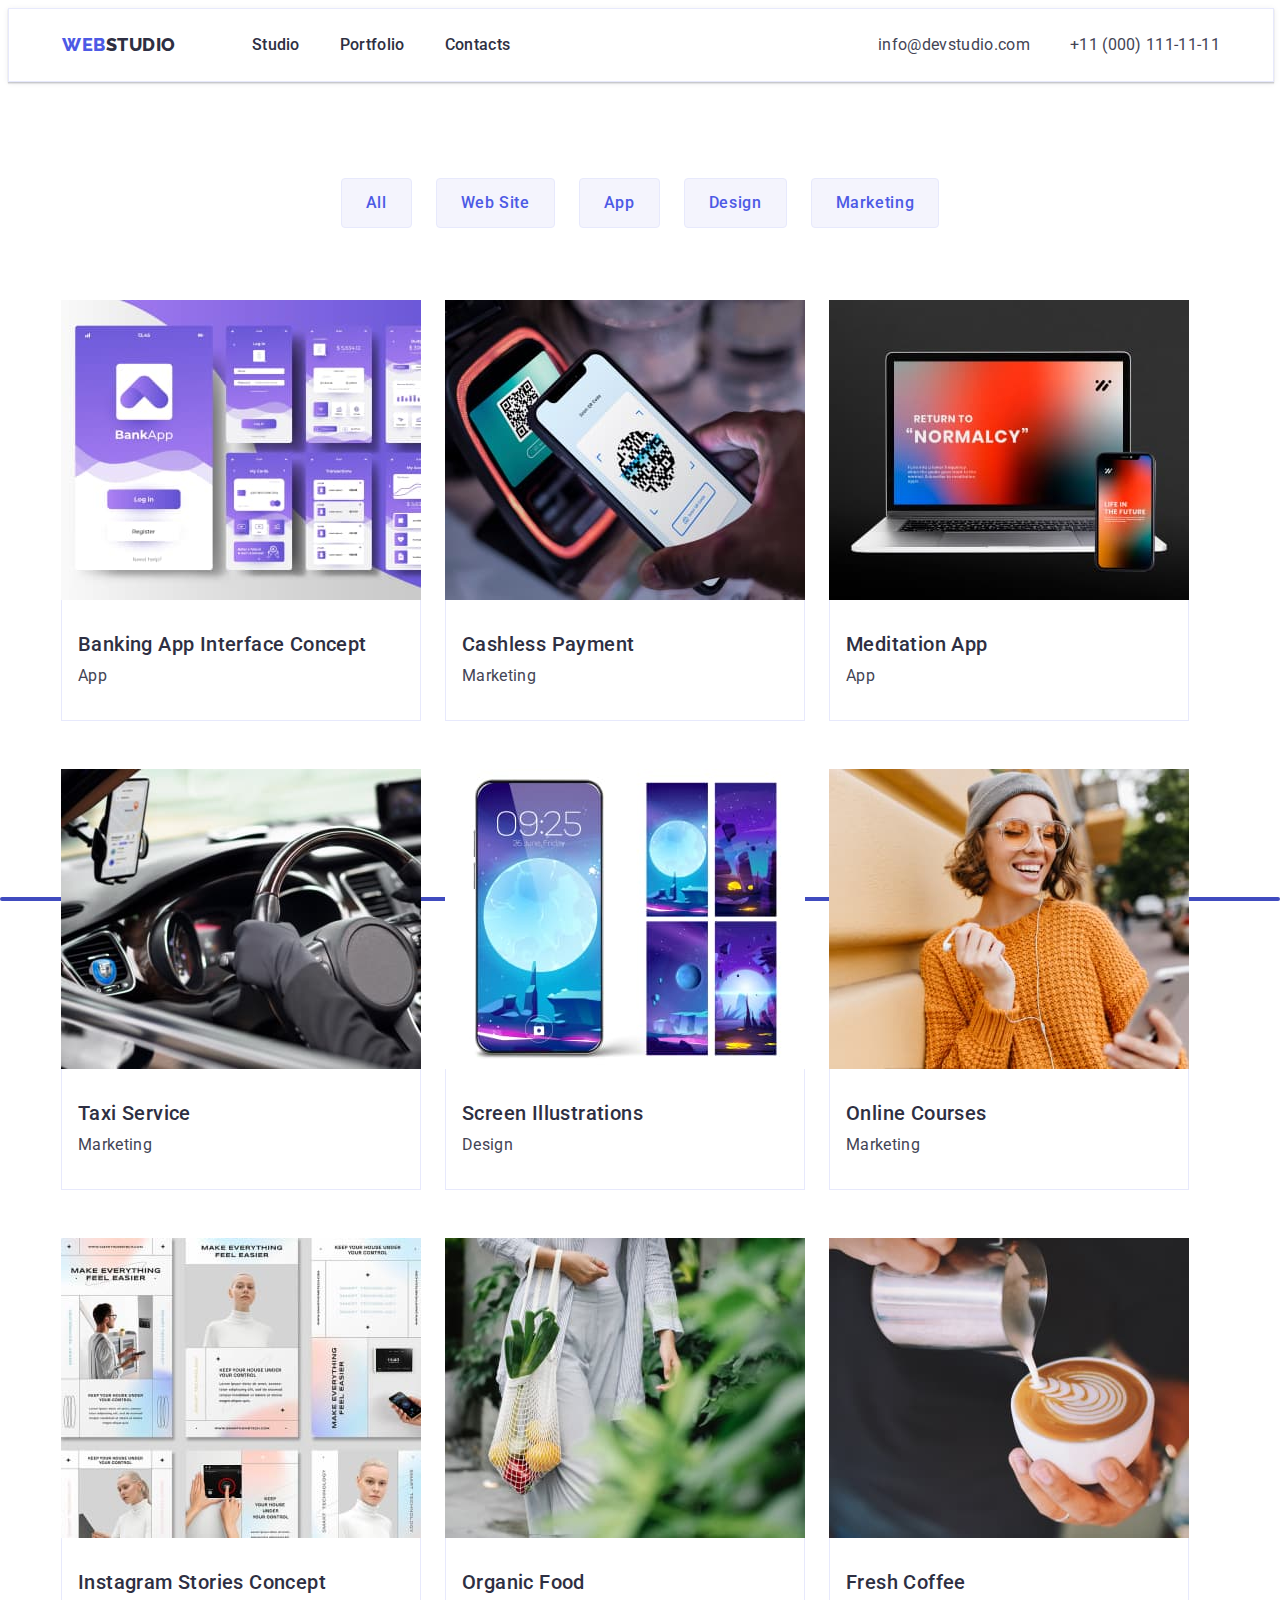
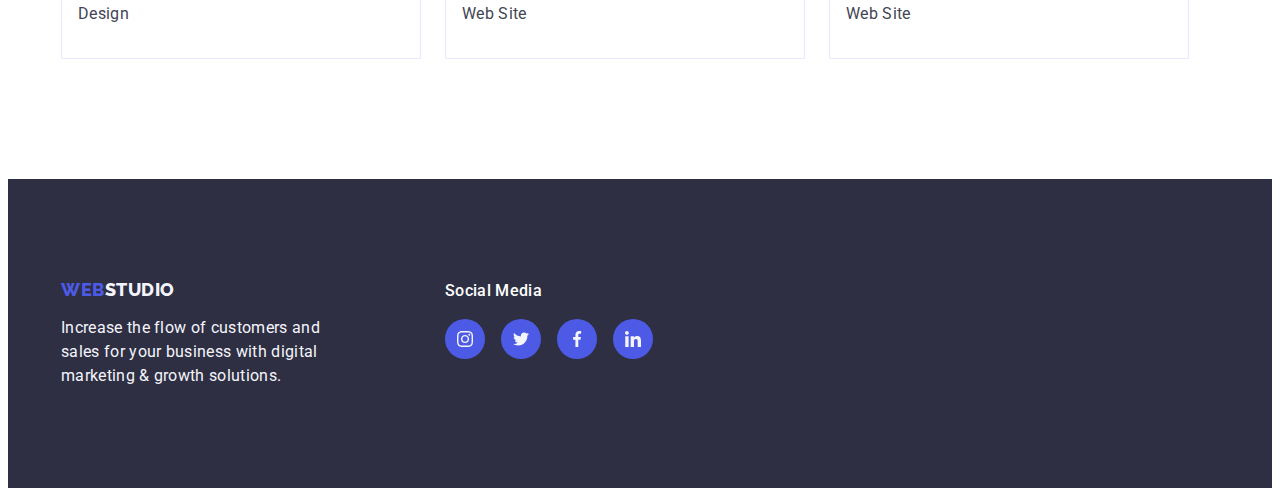
==== commit 0ad49bfe: "commit" ====
--- a/portfolio.html
+++ b/portfolio.html
@@ -19,7 +19,7 @@
          <a href="./index.html" class="main-logo link" >Web<span class="main-logo-studio link">Studio</span></a>
            <ul class="header-list list">
          <li class="navigation"><a class="header-link link" href="./index.html">Studio</a></li>
-         <li class="navigation"><a class="header-link link active" href="./portfolio.html">Portfolio</a></li>
+         <li class="navigation active"><a class="header-link link " href="./portfolio.html">Portfolio</a></li>
          <li class="navigation"><a class="header-link link" href="">Contacts</a></li>
         </ul>
         </nav>
--- a/css/styles.css
+++ b/css/styles.css
@@ -81,16 +81,10 @@
    
 }
 .header {
-    top:0;
-    z-index: 10;
 color:#FFFFFF ;
-padding-top: 24px;
-padding-bottom: 24px;
 border: 1px solid #E7E9FC;
 box-shadow: 0px 2px 1px rgba(46, 47, 66, 0.08), 0px 1px 1px rgba(46, 47, 66, 0.16), 0px 1px 6px rgba(46, 47, 66, 0.08);
-
 width: 100%;
-
 transition: background-color var(--anim-s), backdrop-filter var(--anim-s);
 
 }
@@ -132,7 +126,7 @@
 line-height: 1.17;
 letter-spacing: 0.03em;
 text-transform: uppercase;
-color: #404bbf;
+color:#2E2F42;
 
 }
 
@@ -169,8 +163,9 @@
 font-size: 16px;
 line-height: 1.5;
 letter-spacing: 0.02em;
-color: var(--second-title-color);
-
+color: #2E2F42;
+padding: 24px 0;
+display: block;
 transition-property: color;
 transition-duration: 250ms;
 transition-timing-function: cubic-bezier(0.4, 0, 0.2, 1);
@@ -180,7 +175,7 @@
 color: var(--seventh-color);
 }
 
-.header-link::after {
+.active::after {
     content: '';
     position:absolute;
     bottom: -1px;
@@ -189,14 +184,15 @@
     width: 100%;
     border-radius: 2px;
     display: block;
-    background-color: #404bbf;
-
-
-}
-
-.header-link.active::after{
+    color: #404bbf;
     background-color: #404BBF;
-}
+
+
+}
+
+/* .header-link.active::after{
+    
+} */
 
 .adress {
 font-style:normal;
@@ -498,7 +494,6 @@
     border-radius: 4px;
     border: 1px solid #8e8f99;
     display: flex;
-    gap: 24px;
     justify-content: center;
     align-items: center;
     color: var(--fifth-color);
@@ -594,11 +589,11 @@
     top: 0;
     left: 0;
     z-index: 100;
+    transition: opacity 250ms cubic-bezier(0.4, 0, 0.2, 1), visibility 250ms cubic-bezier(0.4, 0, 0.2, 1);
     background-color:rgba(46, 47, 66, 0.4);
-    /* transition: opacity 250ms cubic-bezier(0.4, 0, 0.2, 1), visibility 250ms cubic-bezier(0.4, 0, 0.2, 1); */
     backdrop-filter: blur(2px);
     
-    
+ 
 
 }
 
@@ -606,7 +601,6 @@
     opacity: 0;
     visibility: hidden;
     pointer-events:none;
-    transition-delay: 750ms;
 }
 .modal {
     position:absolute;
@@ -621,7 +615,7 @@
     border-radius: 4px;
     transform: translate(-50%, -50%) scale(1);
     transition: transform 250ms cubic-bezier(0.4, 0, 0.2, 1) ;
-    transition: opacity 250ms cubic-bezier(0.4, 0, 0.2, 1), visibility 250ms cubic-bezier(0.4, 0, 0.2, 1);
+    
 
 }
 
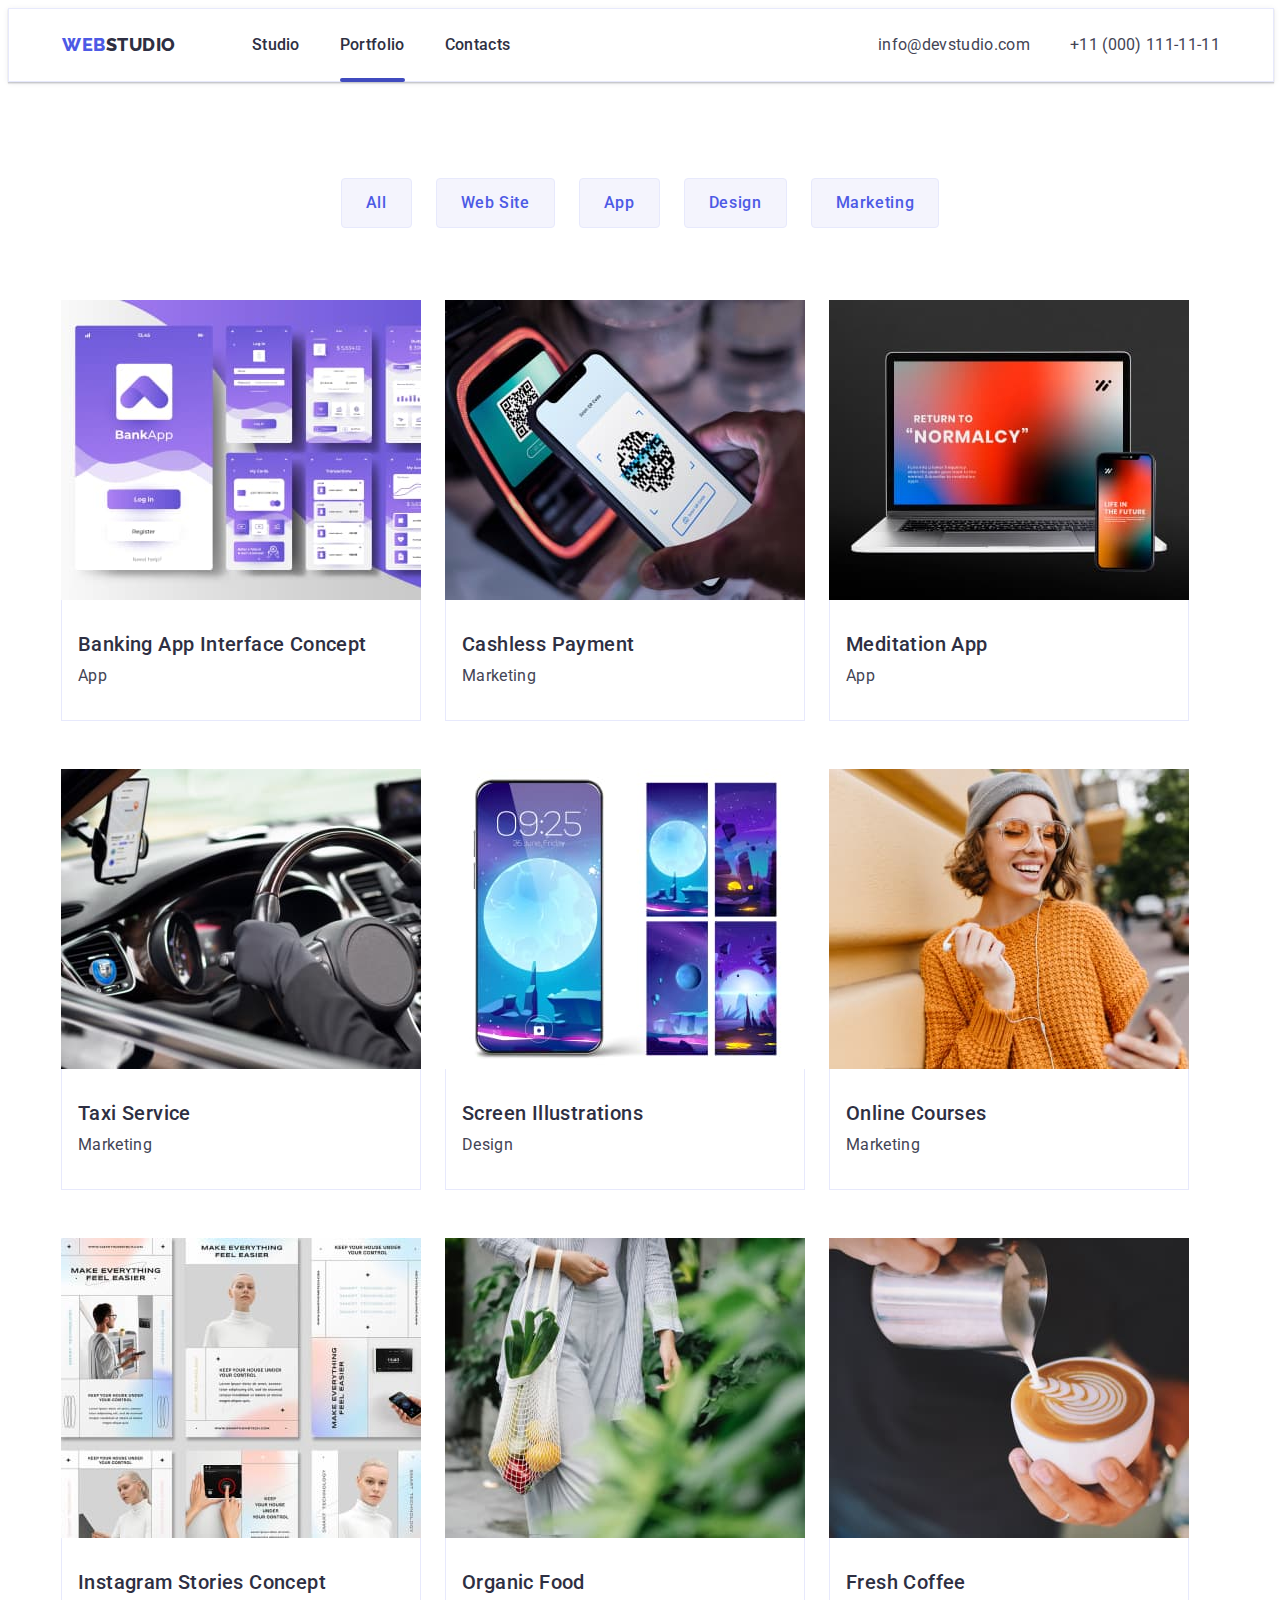
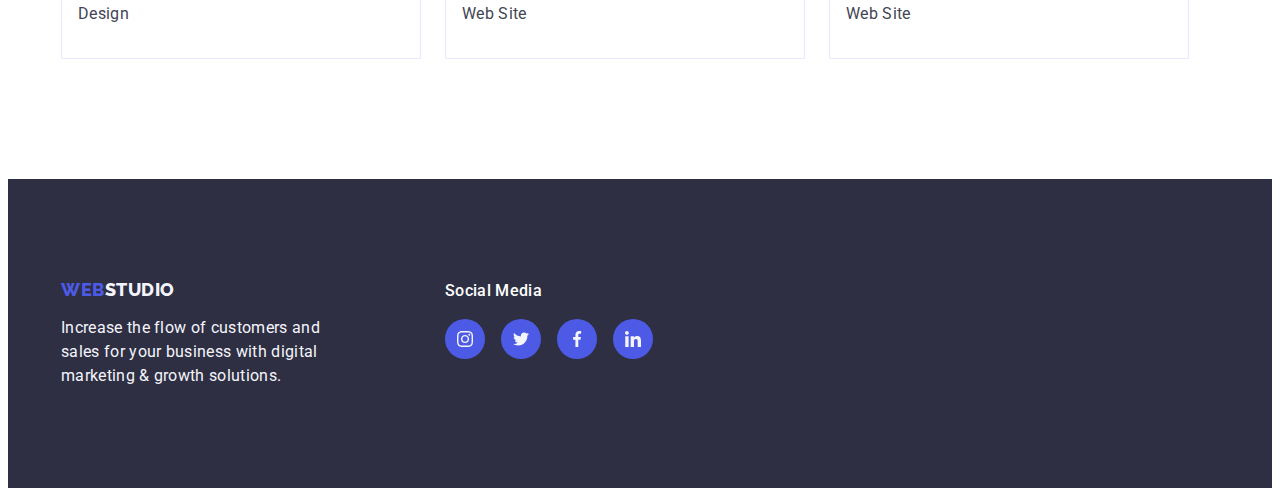
==== commit 0a44a496: "commit" ====
--- a/portfolio.html
+++ b/portfolio.html
@@ -19,7 +19,7 @@
          <a href="./index.html" class="main-logo link" >Web<span class="main-logo-studio link">Studio</span></a>
            <ul class="header-list list">
          <li class="navigation"><a class="header-link link" href="./index.html">Studio</a></li>
-         <li class="navigation active"><a class="header-link link " href="./portfolio.html">Portfolio</a></li>
+         <li class="navigation "><a class="header-link active link " href="./portfolio.html">Portfolio</a></li>
          <li class="navigation"><a class="header-link link" href="">Contacts</a></li>
         </ul>
         </nav>
--- a/css/styles.css
+++ b/css/styles.css
@@ -190,9 +190,7 @@
 
 }
 
-/* .header-link.active::after{
-    
-} */
+
 
 .adress {
 font-style:normal;
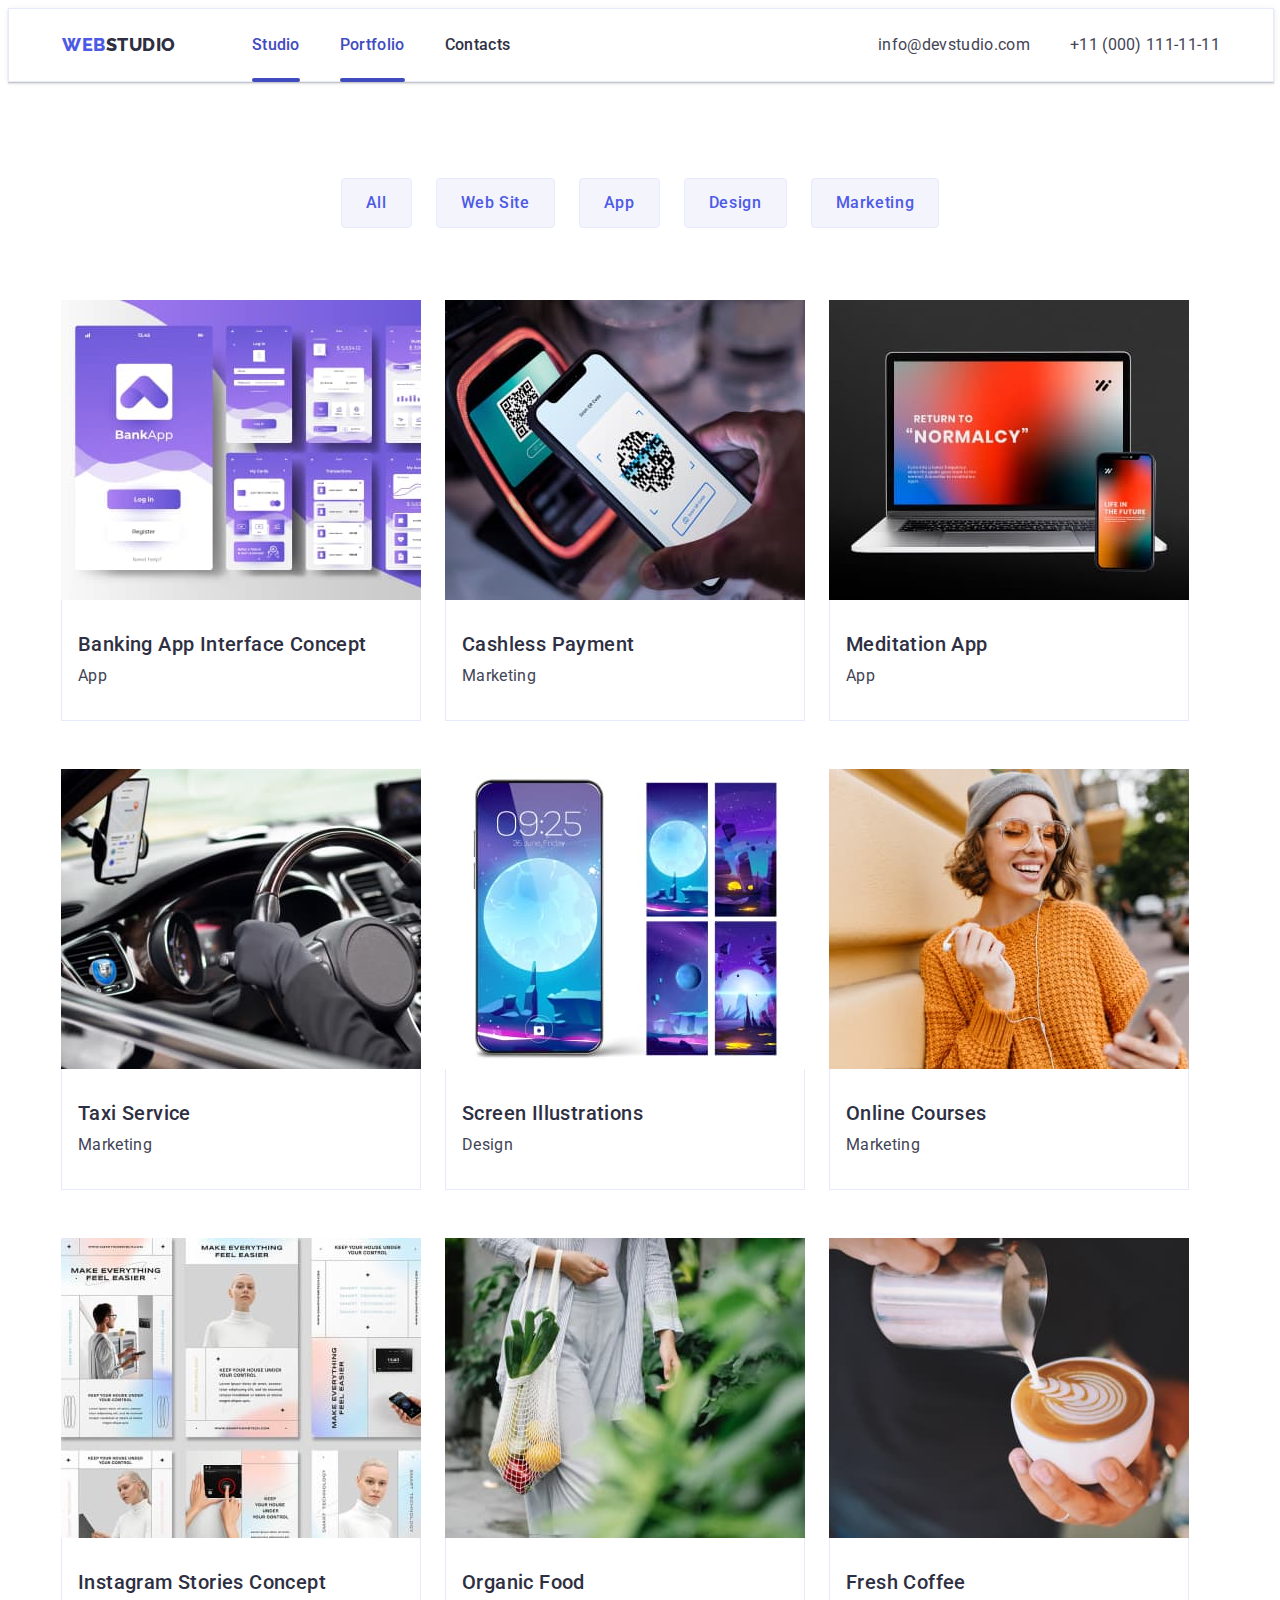
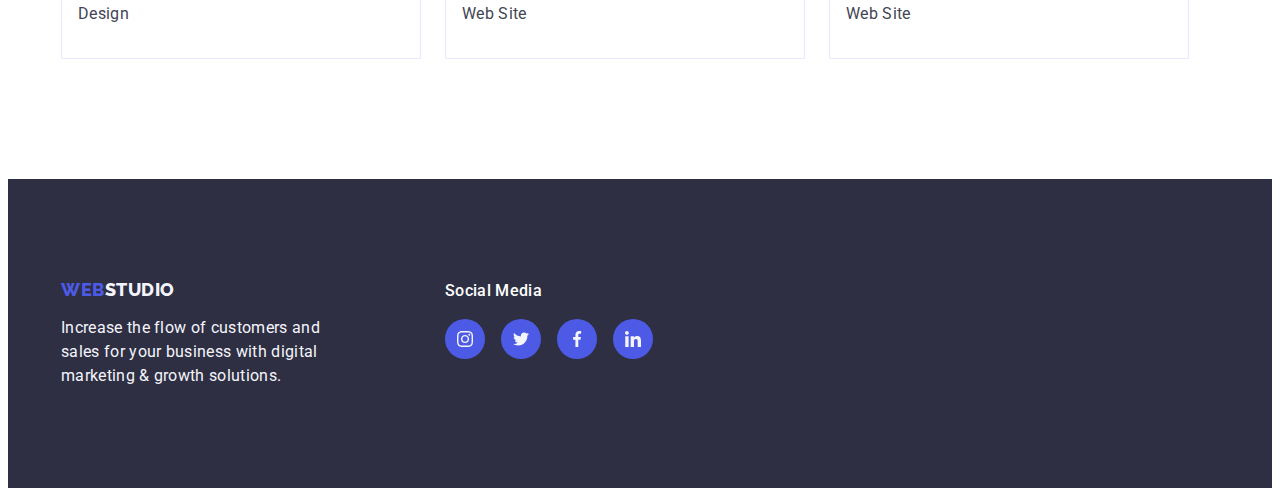
==== commit 75fc05d2: "commit" ====
--- a/portfolio.html
+++ b/portfolio.html
@@ -18,8 +18,8 @@
         <nav class="navigation-list">
          <a href="./index.html" class="main-logo link" >Web<span class="main-logo-studio link">Studio</span></a>
            <ul class="header-list list">
-         <li class="navigation"><a class="header-link link" href="./index.html">Studio</a></li>
-         <li class="navigation "><a class="header-link active link " href="./portfolio.html">Portfolio</a></li>
+         <li class="navigation"><a class="header-link active link" href="./index.html">Studio</a></li>
+         <li class="navigation"><a class="header-link active link " href="./portfolio.html">Portfolio</a></li>
          <li class="navigation"><a class="header-link link" href="">Contacts</a></li>
         </ul>
         </nav>
--- a/css/styles.css
+++ b/css/styles.css
@@ -175,6 +175,10 @@
 color: var(--seventh-color);
 }
 
+.active {
+    color: #404bbf;
+}
+
 .active::after {
     content: '';
     position:absolute;
@@ -184,9 +188,8 @@
     width: 100%;
     border-radius: 2px;
     display: block;
-    color: #404bbf;
+    /* color: #404bbf; */
     background-color: #404BBF;
-
 
 }
 
